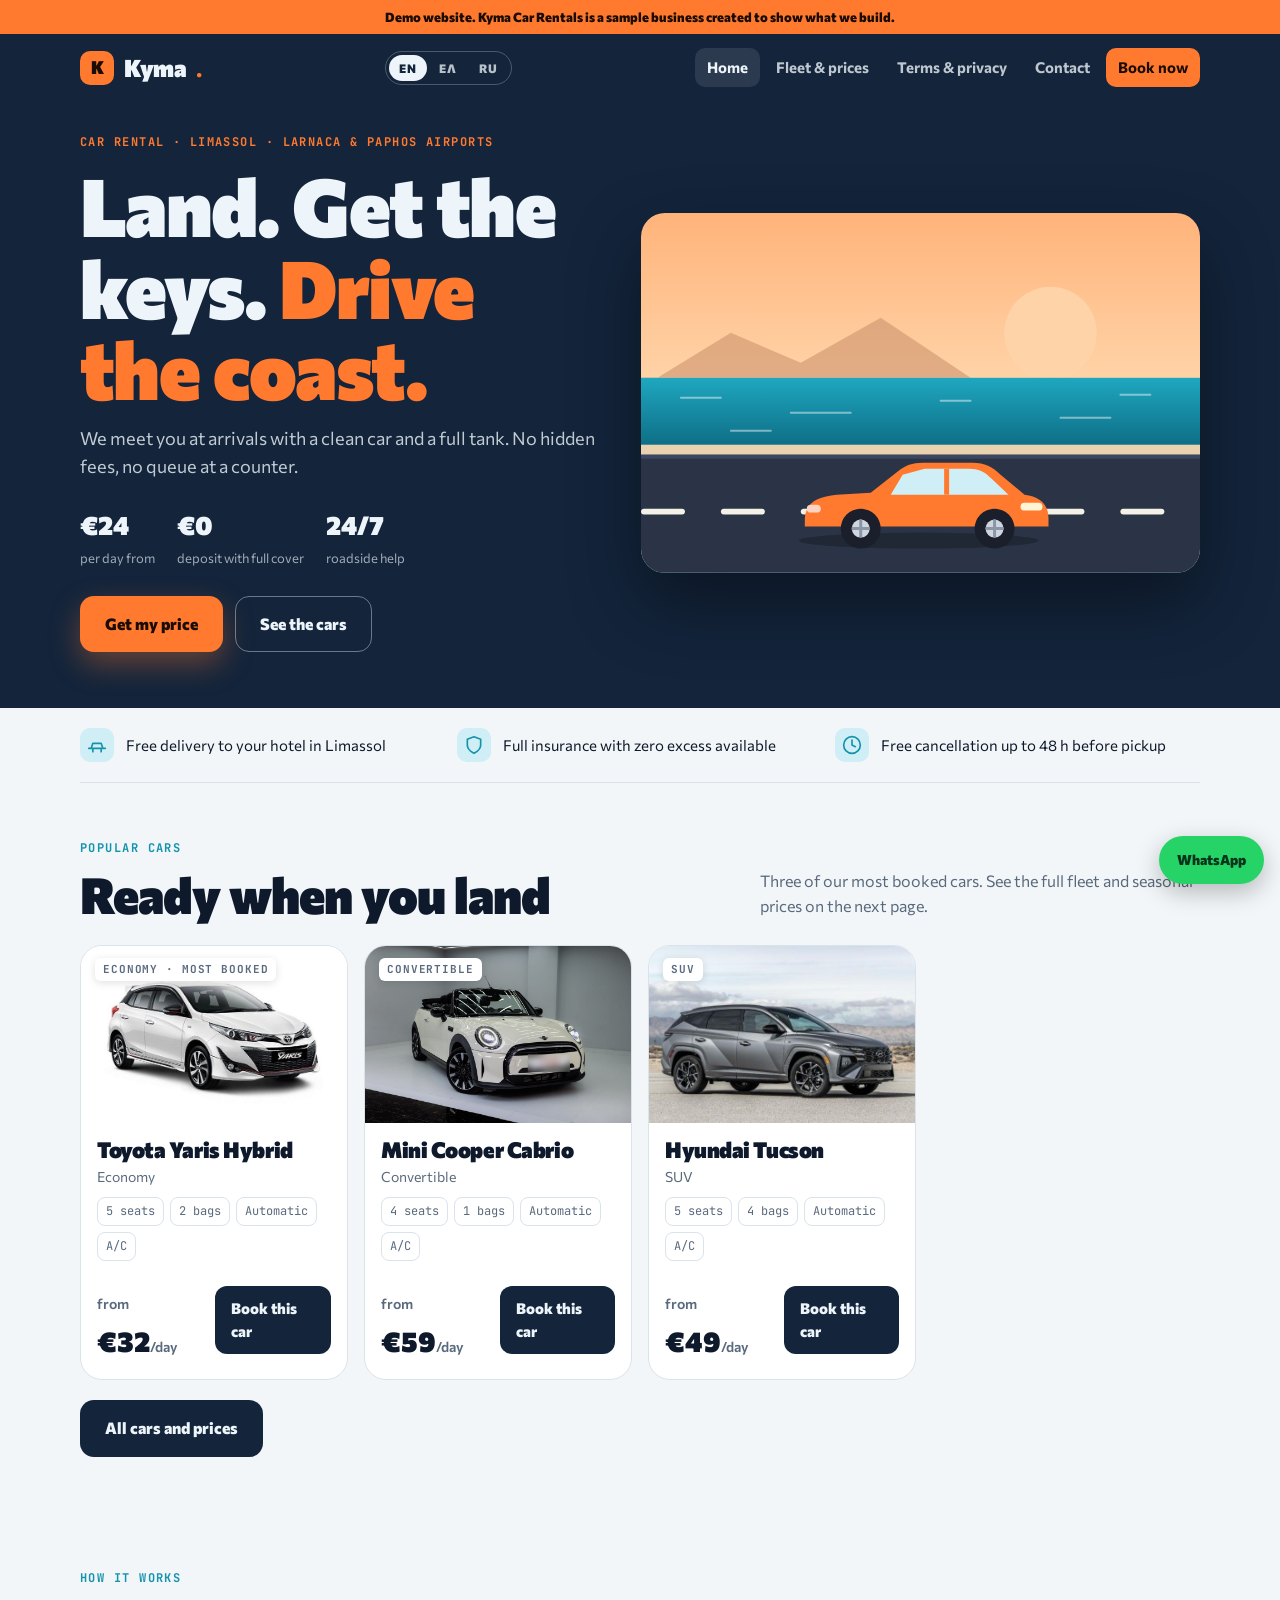
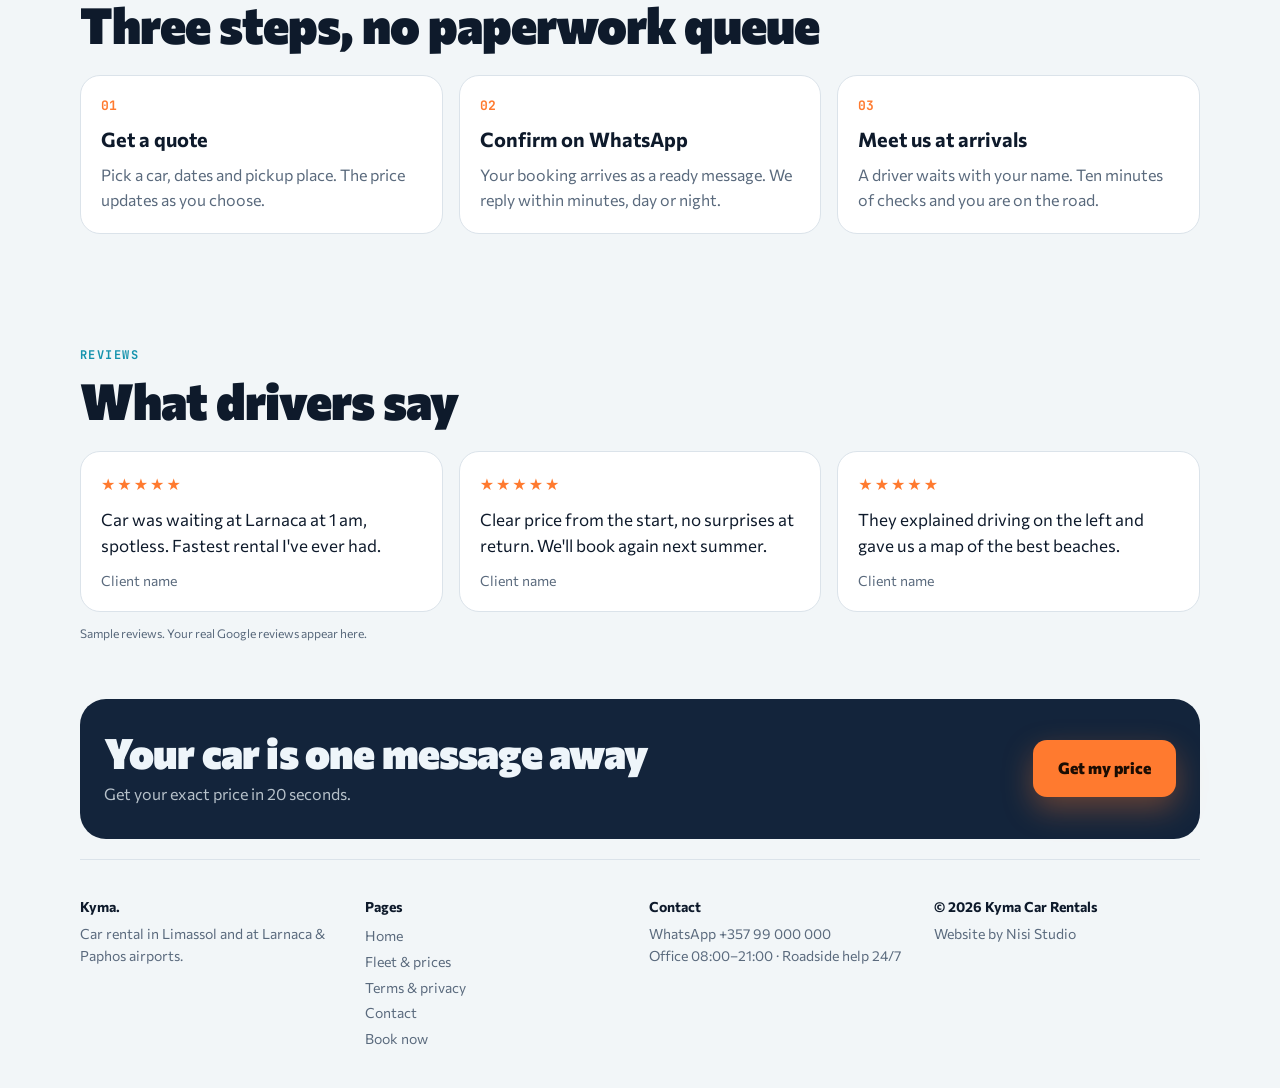
==== demos/cars/index.html @ 335d2a40 "Add files via upload" ====
<!doctype html>
<html lang="en">
<head>
<meta charset="utf-8">
<meta name="viewport" content="width=device-width, initial-scale=1, viewport-fit=cover">
<title>Kyma Car Rentals</title>
<meta name="description" content="Car rental in Limassol with meet-and-greet at Larnaca and Paphos airports. Instant price, book on WhatsApp.">
<link rel="preconnect" href="https://fonts.googleapis.com">
<link rel="preconnect" href="https://fonts.gstatic.com" crossorigin>
<link rel="stylesheet" href="https://fonts.googleapis.com/css2?family=Commissioner:wght@400;500;700;800;900&family=JetBrains+Mono:wght@500;700&display=swap">
<link rel="stylesheet" href="styles.css">
</head>
<body>

<div class="top">
<div class="wrap">
<div id="site-nav"></div>
<div class="hero">
  <div>
    <div class="eyebrow" data-i18n="eyebrow">Car rental · Limassol · Larnaca & Paphos airports</div>
    <h1 data-i18n="h1">Land. Get the keys. <span>Drive the coast.</span></h1>
    <p class="lead" data-i18n="lead">We meet you at arrivals with a clean car and a full tank.</p>
    <div class="badges">
      <div><b>€24</b><span data-i18n="b1">per day from</span></div>
      <div><b>€0</b><span data-i18n="b2">deposit with full cover</span></div>
      <div><b>24/7</b><span data-i18n="b3">roadside help</span></div>
    </div>
    <div class="ctas">
      <a class="btn btn-sun" href="booking.html" data-i18n="cta1">Get my price</a>
      <a class="btn btn-line" href="fleet.html" data-i18n="cta2">See the cars</a>
    </div>
  </div>
  <div class="scene" aria-hidden="true">
    <svg viewBox="0 0 560 360">
      <defs>
        <linearGradient id="sky" x1="0" y1="0" x2="0" y2="1"><stop offset="0" stop-color="#ffb37a"/><stop offset=".55" stop-color="#ffd9b0"/><stop offset="1" stop-color="#bfe9f1"/></linearGradient>
        <linearGradient id="sea" x1="0" y1="0" x2="0" y2="1"><stop offset="0" stop-color="#1fa7c0"/><stop offset="1" stop-color="#0d6c84"/></linearGradient>
      </defs>
      <rect width="560" height="360" fill="url(#sky)"/>
      <circle cx="410" cy="120" r="46" fill="#fff1d6"/>
      <circle cx="410" cy="120" r="46" fill="#ff9a50" opacity=".35"/>
      <path d="M0 175 L90 120 L160 150 L240 105 L330 165 L0 165Z" fill="#c98f6a" opacity=".55"/>
      <rect y="165" width="560" height="70" fill="url(#sea)"/>
      <g stroke="#ffffff" stroke-opacity=".45" stroke-width="2" stroke-linecap="round"><path d="M40 185h40M150 200h60M300 188h30M420 205h50M480 182h30M90 218h40"/></g>
      <rect y="232" width="560" height="10" fill="#e8d2b0"/>
      <rect y="242" width="560" height="118" fill="#2a3446"/>
      <rect y="242" width="560" height="4" fill="#3b4760"/>
      <g class="dash"><g fill="#f4f1e6"><rect x="0" y="296" width="44" height="6" rx="3"/><rect x="80" y="296" width="44" height="6" rx="3"/><rect x="160" y="296" width="44" height="6" rx="3"/><rect x="240" y="296" width="44" height="6" rx="3"/><rect x="320" y="296" width="44" height="6" rx="3"/><rect x="400" y="296" width="44" height="6" rx="3"/><rect x="480" y="296" width="44" height="6" rx="3"/><rect x="560" y="296" width="44" height="6" rx="3"/><rect x="640" y="296" width="44" height="6" rx="3"/></g></g>
      <g transform="translate(150 250)">
        <ellipse cx="128" cy="78" rx="120" ry="8" fill="#000" opacity=".25"/>
        <g class="bob">
          <path d="M14 58 C14 40 26 34 46 32 L80 30 L108 8 C114 3 122 0 132 0 L182 0 C194 0 202 4 210 12 L234 32 C250 34 258 42 258 56 L258 64 L14 64Z" fill="#ff7a2f"/>
          <path d="M112 12 L134 6 L178 6 C188 6 194 9 200 15 L218 32 L100 32Z" fill="#cfeef5"/>
          <path d="M156 6 L156 32" stroke="#ff7a2f" stroke-width="5"/>
          <rect x="230" y="40" width="22" height="8" rx="4" fill="#fff4d6"/>
          <rect x="16" y="42" width="14" height="8" rx="4" fill="#ffd3c2"/>
        </g>
        <circle cx="70" cy="66" r="20" fill="#1a1f2b"/><g class="spin"><circle cx="70" cy="66" r="9" fill="#cfd6df"/><path d="M70 57v18M61 66h18" stroke="#8b96a6" stroke-width="3"/></g>
        <circle cx="204" cy="66" r="20" fill="#1a1f2b"/><g class="spin"><circle cx="204" cy="66" r="9" fill="#cfd6df"/><path d="M204 57v18M195 66h18" stroke="#8b96a6" stroke-width="3"/></g>
      </g>
    </svg>
  </div>
</div>
</div>
</div>

<main class="wrap" data-page="home">
  <div class="strip">
    <div><svg viewBox="0 0 24 24" fill="none" stroke="currentColor" stroke-width="2" stroke-linecap="round" stroke-linejoin="round" aria-hidden="true"><path d="M2 16h20M5 16l2-6h10l2 6M7 20v-4M17 20v-4"/></svg><span data-i18n="u1"></span></div>
    <div><svg viewBox="0 0 24 24" fill="none" stroke="currentColor" stroke-width="2" stroke-linecap="round" stroke-linejoin="round" aria-hidden="true"><path d="M12 22s8-4 8-10V5l-8-3-8 3v7c0 6 8 10 8 10Z"/></svg><span data-i18n="u2"></span></div>
    <div><svg viewBox="0 0 24 24" fill="none" stroke="currentColor" stroke-width="2" stroke-linecap="round" stroke-linejoin="round" aria-hidden="true"><path d="M12 6v6l4 2"/><circle cx="12" cy="12" r="10"/></svg><span data-i18n="u3"></span></div>
  </div>

  <section>
    <div class="sec-head">
      <div><div class="kicker" data-i18n="k1"></div><h2 data-i18n="homeFleetH"></h2></div>
      <p data-i18n="homeFleetP"></p>
    </div>
    <div class="fleet" id="featured"></div>
    <p style="margin-top:20px"><a class="btn btn-dark" href="fleet.html" data-i18n="allCars"></a></p>
  </section>

  <section>
    <div class="sec-head"><div><div class="kicker" data-i18n="k2"></div><h2 data-i18n="howH"></h2></div></div>
    <div class="steps">
      <div><em>01</em><b data-i18n="s1t"></b><p data-i18n="s1p"></p></div>
      <div><em>02</em><b data-i18n="s2t"></b><p data-i18n="s2p"></p></div>
      <div><em>03</em><b data-i18n="s3t"></b><p data-i18n="s3p"></p></div>
    </div>
  </section>

  <section>
    <div class="sec-head"><div><div class="kicker" data-i18n="k3"></div><h2 data-i18n="revH"></h2></div></div>
    <div class="reviews">
      <blockquote><span class="stars">★★★★★</span><p data-i18n="r1"></p><cite>Client name</cite></blockquote>
      <blockquote><span class="stars">★★★★★</span><p data-i18n="r2"></p><cite>Client name</cite></blockquote>
      <blockquote><span class="stars">★★★★★</span><p data-i18n="r3"></p><cite>Client name</cite></blockquote>
    </div>
    <p class="sample" data-i18n="sample"></p>
  </section>

  <div class="cta-band">
    <div><h2 data-i18n="ctaH"></h2><p data-i18n="ctaP"></p></div>
    <a class="btn btn-sun" href="booking.html" data-i18n="cta1"></a>
  </div>

  <footer class="site" id="site-footer"></footer>
</main>
<script src="app.js"></script>
</body>
</html>
---- demos/cars/styles.css ----
/* Kyma Car Rentals — shared styles. Layout: dark asphalt header band on every page, coastal-road hero on home, light content below */
:root{
  --bg:#f2f6f8;
  --surface:#ffffff;
  --ink:#0e1a2b;
  --muted:#5a6a7d;
  --line:#dbe3ea;
  --asphalt:#13243b;
  --sea:#1593ad;
  --sun:#ff7a2f;
  --sky:#cfeef5;
  --on-dark:#eef5fa;
  --display:"Commissioner", "Segoe UI", system-ui, sans-serif;
  --mono:"JetBrains Mono", ui-monospace, Menlo, monospace;
  color-scheme:light;
}
@media (prefers-color-scheme: dark){
  :root:not([data-theme="light"]){
    --bg:#0a121e; --surface:#111d2d; --ink:#e8f0f7; --muted:#9db0c4; --line:#1f3047;
    --asphalt:#0c1828; --sea:#3fc0d8; --sun:#ff8f4f; --sky:#13283a; --on-dark:#eef5fa; color-scheme:dark;
  }
}
:root[data-theme="dark"]{
  --bg:#0a121e; --surface:#111d2d; --ink:#e8f0f7; --muted:#9db0c4; --line:#1f3047;
  --asphalt:#0c1828; --sea:#3fc0d8; --sun:#ff8f4f; --sky:#13283a; --on-dark:#eef5fa; color-scheme:dark;
}
*{box-sizing:border-box}
body{background:var(--bg);color:var(--ink);font-family:var(--display);font-size:16px;line-height:1.55;padding-inline:16px;padding-block:0;margin:0;overflow-x:hidden}
.wrap{max-width:1120px;margin-inline:auto}
h1,h2,h3{font-weight:900;line-height:1.02;margin:0;text-wrap:balance;letter-spacing:-.02em}
p{margin:0}
a{color:inherit}
button{font-family:inherit}
:focus-visible{outline:2px solid var(--sun);outline-offset:3px;border-radius:4px}

.demo-bar{margin-inline:-16px;padding:7px 16px;background:var(--sun);color:#1b0d03;font-size:13px;font-weight:800;text-align:center}

/* top band + nav */
.top{margin-inline:-16px;padding-inline:16px;background:var(--asphalt);color:var(--on-dark)}
.nav{display:flex;align-items:center;justify-content:space-between;gap:12px;padding-block:14px;flex-wrap:wrap}
.logo{display:flex;align-items:center;gap:10px;font-weight:900;font-size:24px;letter-spacing:-.02em;text-decoration:none;color:var(--on-dark)}
.logo i{width:34px;height:34px;border-radius:10px;background:var(--sun);display:grid;place-items:center;font-style:normal;color:#1b0d03;font-size:18px}
.logo b{color:var(--sun)}
.menu{display:flex;gap:4px;align-items:center;flex-wrap:wrap}
.menu a{text-decoration:none;color:rgba(238,245,250,.78);font-weight:700;font-size:15px;padding:8px 12px;border-radius:10px}
.menu a:hover{color:var(--on-dark);background:rgba(255,255,255,.06)}
.menu a[aria-current="page"]{color:var(--on-dark);background:rgba(255,255,255,.1)}
.menu a.book-link{background:var(--sun);color:#1b0d03}
.right{display:flex;gap:8px;align-items:center}
.langs{display:flex;gap:2px;border:1px solid rgba(238,245,250,.25);border-radius:999px;padding:3px}
.langs button{border:0;background:transparent;color:rgba(238,245,250,.75);font-weight:800;font-size:12px;letter-spacing:.08em;padding:6px 10px;border-radius:999px;cursor:pointer}
.langs button[aria-pressed="true"]{background:var(--on-dark);color:var(--asphalt)}
.burger{display:none;border:1px solid rgba(238,245,250,.25);background:transparent;color:var(--on-dark);border-radius:10px;width:42px;height:38px;font-size:18px;cursor:pointer}
@media (max-width:860px){
  .burger{display:inline-block}
  .menu{display:none;order:3;width:100%;flex-direction:column;align-items:stretch;padding-block:8px 4px}
  .menu.open{display:flex}
  .menu a{padding:12px}
}

/* page header (inner pages) */
.page-head{padding-block:18px 44px}
.crumb{font-family:var(--mono);font-size:12px;letter-spacing:.1em;text-transform:uppercase;color:var(--sun);font-weight:700}
.page-head h1{font-size:clamp(38px,7vw,64px);margin-top:10px}
.page-head p{color:rgba(238,245,250,.78);margin-top:12px;max-width:52ch;font-size:17px}

/* home hero */
.hero{display:grid;gap:28px;padding-block:20px 40px;align-items:center}
@media (min-width:900px){.hero{grid-template-columns:1fr 1.05fr;padding-block:32px 56px}}
.eyebrow{font-family:var(--mono);font-size:12px;letter-spacing:.12em;text-transform:uppercase;color:var(--sun);font-weight:700}
.hero h1{font-size:clamp(42px,8.6vw,80px);margin-top:12px}
.hero h1 span{color:var(--sun)}
.lead{color:rgba(238,245,250,.8);margin-top:16px;max-width:44ch;font-size:18px}
.badges{display:grid;grid-template-columns:repeat(3,auto);justify-content:start;gap:10px 22px;margin-top:24px}
@media (max-width:420px){.badges{grid-template-columns:1fr 1fr}}
.badges b{display:block;font-size:26px;font-weight:900;color:var(--on-dark);font-variant-numeric:tabular-nums}
.badges span{font-size:13px;color:rgba(238,245,250,.65)}
.ctas{display:flex;gap:12px;flex-wrap:wrap;margin-top:26px}
.btn{display:inline-flex;align-items:center;justify-content:center;gap:8px;padding:15px 24px;border-radius:14px;font-weight:800;font-size:16px;text-decoration:none;border:1px solid transparent;cursor:pointer}
.btn-sun{background:var(--sun);color:#1b0d03;box-shadow:0 12px 30px rgba(255,122,47,.35)}
.btn-line{border-color:rgba(238,245,250,.4);color:var(--on-dark);background:transparent}
.btn-dark{background:var(--asphalt);color:var(--on-dark)}
.btn-wa{background:#25d366;color:#08341b}
.scene{width:100%;max-width:100%;border-radius:24px;overflow:hidden;box-shadow:0 30px 70px rgba(0,0,0,.4);display:block}
.scene svg{display:block;width:100%;height:auto}
@media (prefers-reduced-motion:no-preference){
  .dash{animation:road 1.1s linear infinite}
  @keyframes road{to{transform:translateX(-80px)}}
  .bob{animation:bob 1.2s ease-in-out infinite}
  @keyframes bob{50%{transform:translateY(-2px)}}
  .spin{animation:spin .6s linear infinite;transform-box:fill-box;transform-origin:center}
  @keyframes spin{to{transform:rotate(-360deg)}}
}

.strip{display:grid;grid-template-columns:repeat(auto-fit,minmax(220px,1fr));gap:12px;padding-block:20px;border-bottom:1px solid var(--line)}
.strip div{display:flex;gap:12px;align-items:center;font-size:15px}
.strip svg{flex:none;width:34px;height:34px;padding:7px;border-radius:10px;background:var(--sky);color:var(--sea)}

section{padding-block:56px}
.sec-head{display:flex;flex-wrap:wrap;justify-content:space-between;align-items:end;gap:14px;margin-bottom:26px}
.sec-head h2{font-size:clamp(32px,5.6vw,50px)}
.sec-head p{color:var(--muted);max-width:44ch}
.kicker{font-family:var(--mono);font-size:12px;letter-spacing:.12em;text-transform:uppercase;color:var(--sea);font-weight:700;margin-bottom:10px}

/* fleet cards */
.fleet{display:grid;gap:16px;grid-template-columns:repeat(auto-fill,minmax(250px,1fr))}
.car{background:var(--surface);border:1px solid var(--line);border-radius:22px;overflow:hidden;display:flex;flex-direction:column}
.car .pic{background:linear-gradient(180deg,var(--sky),var(--bg));padding:18px 14px 6px;position:relative}
.car .pic svg{width:100%;height:auto;display:block}
.car .pic.photo{padding:0;background:#e9edf1}
.car .pic.photo img{display:block;width:100%;height:auto;aspect-ratio:3/2;object-fit:cover}
.car .pic.photo .cls{z-index:1;box-shadow:0 2px 8px rgba(0,0,0,.12)}
.car .cls{position:absolute;left:14px;top:12px;font-family:var(--mono);font-size:11px;font-weight:700;letter-spacing:.08em;text-transform:uppercase;background:var(--surface);color:var(--muted);padding:3px 8px;border-radius:6px}
.car .body{padding:16px;display:grid;gap:10px;flex:1;align-content:start}
.car h3{font-size:22px}
.car .alt{color:var(--muted);font-size:14px;margin-top:-6px}
.specs{display:flex;flex-wrap:wrap;gap:6px}
.specs span{font-family:var(--mono);font-size:12px;border:1px solid var(--line);border-radius:8px;padding:4px 8px;color:var(--muted)}
.car .foot{display:flex;justify-content:space-between;align-items:center;gap:10px;padding:0 16px 16px}
.rate{font-weight:900;font-size:28px;font-variant-numeric:tabular-nums}
.rate small{font-size:14px;font-weight:600;color:var(--muted)}
.pick{border:0;background:var(--asphalt);color:var(--on-dark);border-radius:12px;padding:11px 16px;font-weight:800;font-size:15px;cursor:pointer;text-decoration:none}

/* steps */
.steps{display:grid;gap:16px;grid-template-columns:repeat(auto-fit,minmax(230px,1fr))}
.steps div{background:var(--surface);border:1px solid var(--line);border-radius:20px;padding:20px;display:grid;gap:8px;align-content:start}
.steps em{font-style:normal;font-family:var(--mono);font-weight:700;color:var(--sun);font-size:13px}
.steps b{font-size:20px}
.steps p{color:var(--muted)}

/* reviews */
.reviews{display:grid;gap:16px;grid-template-columns:repeat(auto-fit,minmax(250px,1fr))}
.reviews blockquote{margin:0;background:var(--surface);border:1px solid var(--line);border-radius:20px;padding:20px;display:grid;gap:10px}
.reviews .stars{color:var(--sun);letter-spacing:2px}
.reviews p{font-size:17px}
.reviews cite{font-style:normal;color:var(--muted);font-size:14px}
.sample{font-size:12px;color:var(--muted);margin-top:12px}

/* cta band */
.cta-band{background:var(--asphalt);color:var(--on-dark);border-radius:26px;padding:32px 24px;display:flex;flex-wrap:wrap;justify-content:space-between;align-items:center;gap:20px}
.cta-band h2{font-size:clamp(28px,5vw,42px)}
.cta-band p{color:rgba(238,245,250,.75);margin-top:8px}

/* price table */
.table-wrap{overflow-x:auto;background:var(--surface);border:1px solid var(--line);border-radius:20px}
table{border-collapse:collapse;width:100%;min-width:560px;font-variant-numeric:tabular-nums}
th,td{padding:14px 16px;text-align:left;border-bottom:1px solid var(--line)}
th{font-family:var(--mono);font-size:12px;letter-spacing:.08em;text-transform:uppercase;color:var(--muted);font-weight:700}
td.num,th.num{text-align:right}
tr:last-child td{border-bottom:0}
td b{font-weight:800}
.note{font-size:14px;color:var(--muted);margin-top:12px}

/* booking */
.quote-wrap{margin-inline:-16px;padding-inline:16px;background:var(--asphalt);color:var(--on-dark)}
.quote{display:grid;gap:20px;padding-block:8px 56px}
@media (min-width:900px){.quote{grid-template-columns:1.2fr .8fr;align-items:start}}
.qform{display:grid;gap:14px;background:rgba(255,255,255,.04);border:1px solid rgba(255,255,255,.1);border-radius:22px;padding:22px}
.row{display:grid;gap:14px;grid-template-columns:1fr 1fr}
@media (max-width:460px){.row{grid-template-columns:1fr}}
.qform label{display:grid;gap:6px;font-size:12px;font-weight:800;letter-spacing:.08em;text-transform:uppercase;color:rgba(238,245,250,.7)}
.qform input,.qform select{font:600 16px var(--display);color:var(--on-dark);background:#0b1626;border:1px solid rgba(255,255,255,.14);border-radius:12px;padding:12px;width:100%;min-width:0;color-scheme:dark;text-transform:none;letter-spacing:0}
.extras{display:grid;gap:8px}
.extras label{display:flex;align-items:center;gap:10px;text-transform:none;letter-spacing:0;font-size:15px;font-weight:600;color:var(--on-dark);border:1px solid rgba(255,255,255,.12);border-radius:12px;padding:10px 12px;cursor:pointer}
.extras label span:first-of-type{flex:1}
.extras input{width:auto;accent-color:var(--sun)}
.extras small{font-family:var(--mono);color:rgba(238,245,250,.6)}
.season{font-family:var(--mono);font-size:12px;color:var(--sun)}
.receipt{background:var(--surface);color:var(--ink);border-radius:22px;padding:22px;display:grid;gap:10px;font-variant-numeric:tabular-nums}
.receipt h3{font-size:22px}
.receipt .car-name{color:var(--muted);font-size:14px;margin-top:-4px}
.receipt dl{display:grid;grid-template-columns:1fr auto;gap:6px 12px;margin:0;font-size:15px;border-top:1px dashed var(--line);padding-top:12px}
.receipt dd{margin:0;text-align:right;font-family:var(--mono);font-weight:700}
.receipt .total{display:flex;justify-content:space-between;align-items:baseline;border-top:2px solid var(--ink);padding-top:12px}
.receipt .total b{font-size:34px;font-weight:900}
.receipt .dep{font-size:13px;color:var(--muted)}
.receipt .btn{width:100%}

/* policies */
.policy{display:grid;gap:28px}
@media (min-width:900px){.policy{grid-template-columns:240px 1fr;align-items:start}}
.toc{display:grid;gap:4px;position:sticky;top:calc(16px + env(safe-area-inset-top,0px))}
.toc a{text-decoration:none;color:var(--muted);font-weight:700;padding:8px 12px;border-radius:10px;font-size:15px}
.toc a:hover{background:var(--surface);color:var(--ink)}
@media (max-width:899px){.toc{position:static;display:flex;flex-wrap:wrap;gap:6px}.toc a{border:1px solid var(--line)}}
.prose{display:grid;gap:14px;max-width:70ch}
.prose article{background:var(--surface);border:1px solid var(--line);border-radius:20px;padding:22px;display:grid;gap:10px;scroll-margin-top:20px}
.prose h2{font-size:26px}
.prose p,.prose li{color:var(--muted)}
.prose ul{margin:0;padding-left:20px;display:grid;gap:6px}
.prose .upd{font-family:var(--mono);font-size:12px;color:var(--muted)}

/* contact */
.contact{display:grid;gap:16px;grid-template-columns:repeat(auto-fit,minmax(250px,1fr))}
.office{background:var(--surface);border:1px solid var(--line);border-radius:20px;padding:20px;display:grid;gap:8px;align-content:start}
.office b{font-size:20px}
.office p{color:var(--muted)}
.office .tag{font-family:var(--mono);font-size:11px;font-weight:700;letter-spacing:.08em;text-transform:uppercase;color:var(--sea)}
.copyline{display:flex;gap:8px;align-items:center;flex-wrap:wrap;font-family:var(--mono);font-weight:700}
.copyline button{font:700 12px var(--display);border:1px solid var(--line);background:transparent;color:var(--ink);border-radius:999px;padding:5px 12px;cursor:pointer}
.faq{display:grid;gap:10px}
details{background:var(--surface);border:1px solid var(--line);border-radius:16px;padding:16px 18px}
summary{cursor:pointer;font-weight:800;font-size:17px;list-style:none;display:flex;justify-content:space-between;gap:12px}
summary::-webkit-details-marker{display:none}
summary::after{content:"+";font-weight:900;color:var(--sea)}
details[open] summary::after{content:"–"}
details p{color:var(--muted);margin-top:10px;max-width:70ch}

footer.site{margin-top:20px;padding-block:36px;border-top:1px solid var(--line);color:var(--muted);font-size:14px;display:grid;gap:18px;grid-template-columns:repeat(auto-fit,minmax(180px,1fr))}
footer.site b{color:var(--ink);display:block;margin-bottom:6px}
footer.site a{display:block;text-decoration:none;padding-block:2px}
footer.site a:hover{color:var(--ink)}
.fab{position:fixed;right:16px;bottom:calc(16px + env(safe-area-inset-bottom,0px));background:#25d366;color:#08341b;border-radius:999px;padding:13px 18px;font-weight:800;font-size:14px;text-decoration:none;box-shadow:0 8px 24px rgba(0,0,0,.25);z-index:5}
@media (prefers-reduced-motion:no-preference){.btn,.car{transition:transform .18s}.btn:hover{transform:translateY(-2px)}.car:hover{transform:translateY(-3px)}}
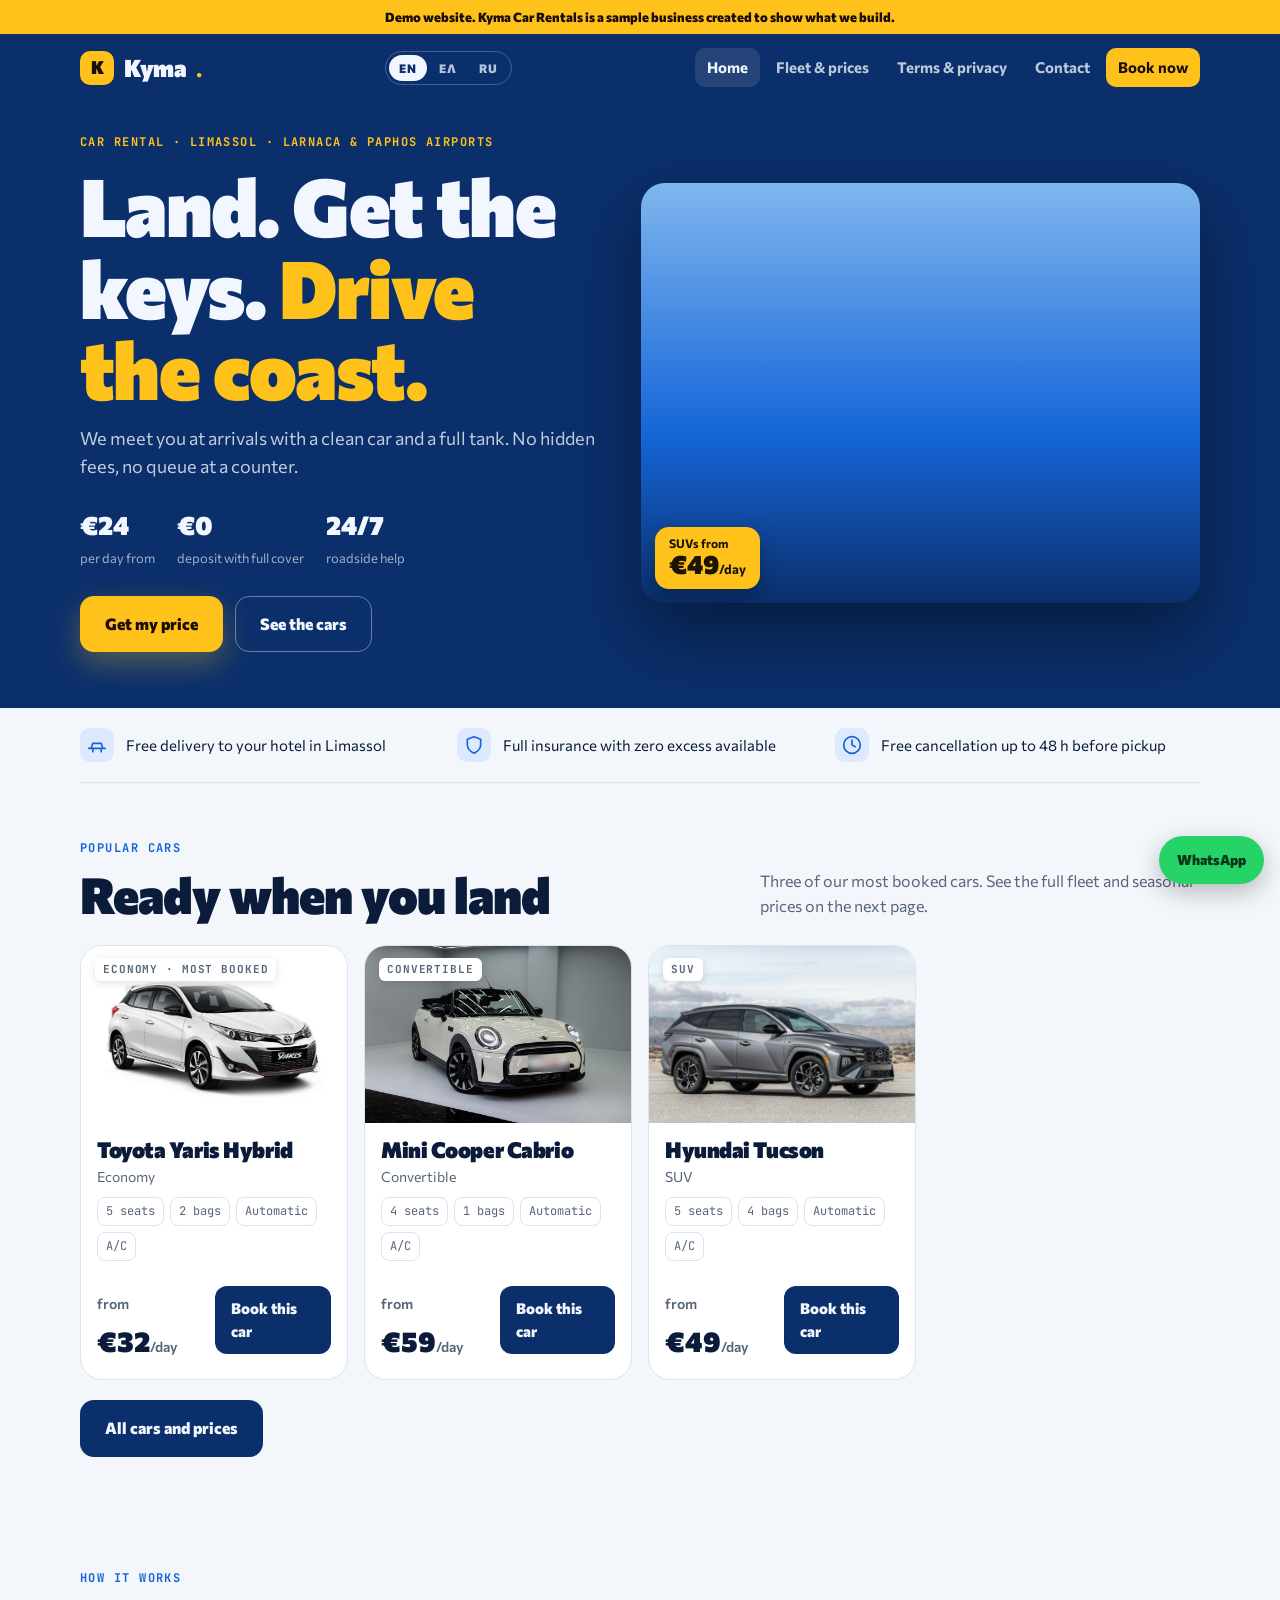
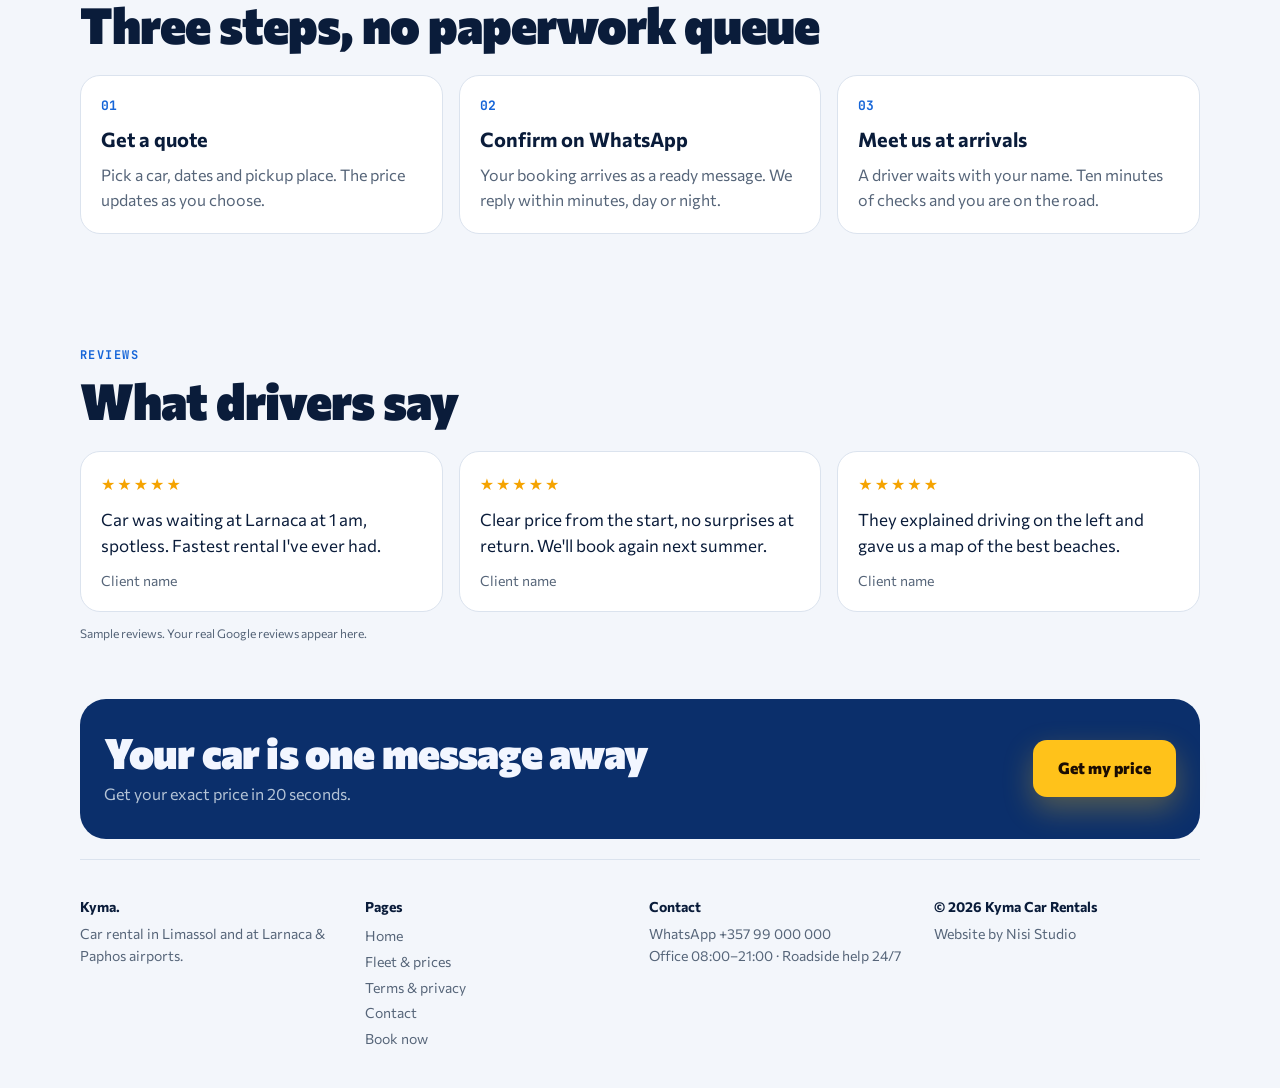
==== commit b9e203ed: "Car rental demo: real hero photo and blue/yellow palette Co-Authored-By: Claude Opus 5.5 <noreply@an" ====
--- a/demos/cars/index.html
+++ b/demos/cars/index.html
@@ -30,35 +30,9 @@
       <a class="btn btn-line" href="fleet.html" data-i18n="cta2">See the cars</a>
     </div>
   </div>
-  <div class="scene" aria-hidden="true">
-    <svg viewBox="0 0 560 360">
-      <defs>
-        <linearGradient id="sky" x1="0" y1="0" x2="0" y2="1"><stop offset="0" stop-color="#ffb37a"/><stop offset=".55" stop-color="#ffd9b0"/><stop offset="1" stop-color="#bfe9f1"/></linearGradient>
-        <linearGradient id="sea" x1="0" y1="0" x2="0" y2="1"><stop offset="0" stop-color="#1fa7c0"/><stop offset="1" stop-color="#0d6c84"/></linearGradient>
-      </defs>
-      <rect width="560" height="360" fill="url(#sky)"/>
-      <circle cx="410" cy="120" r="46" fill="#fff1d6"/>
-      <circle cx="410" cy="120" r="46" fill="#ff9a50" opacity=".35"/>
-      <path d="M0 175 L90 120 L160 150 L240 105 L330 165 L0 165Z" fill="#c98f6a" opacity=".55"/>
-      <rect y="165" width="560" height="70" fill="url(#sea)"/>
-      <g stroke="#ffffff" stroke-opacity=".45" stroke-width="2" stroke-linecap="round"><path d="M40 185h40M150 200h60M300 188h30M420 205h50M480 182h30M90 218h40"/></g>
-      <rect y="232" width="560" height="10" fill="#e8d2b0"/>
-      <rect y="242" width="560" height="118" fill="#2a3446"/>
-      <rect y="242" width="560" height="4" fill="#3b4760"/>
-      <g class="dash"><g fill="#f4f1e6"><rect x="0" y="296" width="44" height="6" rx="3"/><rect x="80" y="296" width="44" height="6" rx="3"/><rect x="160" y="296" width="44" height="6" rx="3"/><rect x="240" y="296" width="44" height="6" rx="3"/><rect x="320" y="296" width="44" height="6" rx="3"/><rect x="400" y="296" width="44" height="6" rx="3"/><rect x="480" y="296" width="44" height="6" rx="3"/><rect x="560" y="296" width="44" height="6" rx="3"/><rect x="640" y="296" width="44" height="6" rx="3"/></g></g>
-      <g transform="translate(150 250)">
-        <ellipse cx="128" cy="78" rx="120" ry="8" fill="#000" opacity=".25"/>
-        <g class="bob">
-          <path d="M14 58 C14 40 26 34 46 32 L80 30 L108 8 C114 3 122 0 132 0 L182 0 C194 0 202 4 210 12 L234 32 C250 34 258 42 258 56 L258 64 L14 64Z" fill="#ff7a2f"/>
-          <path d="M112 12 L134 6 L178 6 C188 6 194 9 200 15 L218 32 L100 32Z" fill="#cfeef5"/>
-          <path d="M156 6 L156 32" stroke="#ff7a2f" stroke-width="5"/>
-          <rect x="230" y="40" width="22" height="8" rx="4" fill="#fff4d6"/>
-          <rect x="16" y="42" width="14" height="8" rx="4" fill="#ffd3c2"/>
-        </g>
-        <circle cx="70" cy="66" r="20" fill="#1a1f2b"/><g class="spin"><circle cx="70" cy="66" r="9" fill="#cfd6df"/><path d="M70 57v18M61 66h18" stroke="#8b96a6" stroke-width="3"/></g>
-        <circle cx="204" cy="66" r="20" fill="#1a1f2b"/><g class="spin"><circle cx="204" cy="66" r="9" fill="#cfd6df"/><path d="M204 57v18M195 66h18" stroke="#8b96a6" stroke-width="3"/></g>
-      </g>
-    </svg>
+  <div class="scene">
+    <img src="https://images.unsplash.com/photo-1768363341895-74756d1fc99d?auto=format&fit=crop&w=1200&h=900&q=72" alt="SUV parked by the sea" width="1200" height="900" onerror="this.remove()">
+    <div class="scene-tag"><span data-i18n="tagL">SUVs from</span><b>€49<small data-i18n="day">/day</small></b></div>
   </div>
 </div>
 </div>
--- a/demos/cars/styles.css
+++ b/demos/cars/styles.css
@@ -1,28 +1,28 @@
-/* Kyma Car Rentals — shared styles. Layout: dark asphalt header band on every page, coastal-road hero on home, light content below */
+/* Kyma Car Rentals — shared styles. Layout: deep blue header band with road-marking yellow accents on every page, real coastal photo in the home hero, light content below */
 :root{
-  --bg:#f2f6f8;
+  --bg:#f3f6fb;
   --surface:#ffffff;
-  --ink:#0e1a2b;
-  --muted:#5a6a7d;
-  --line:#dbe3ea;
-  --asphalt:#13243b;
-  --sea:#1593ad;
-  --sun:#ff7a2f;
-  --sky:#cfeef5;
-  --on-dark:#eef5fa;
+  --ink:#0a1c3a;
+  --muted:#566579;
+  --line:#dbe3ee;
+  --asphalt:#0b2f6b;
+  --sea:#1565d8;
+  --sun:#ffc21a;
+  --sky:#dce9ff;
+  --on-dark:#f2f6ff;
   --display:"Commissioner", "Segoe UI", system-ui, sans-serif;
   --mono:"JetBrains Mono", ui-monospace, Menlo, monospace;
   color-scheme:light;
 }
 @media (prefers-color-scheme: dark){
   :root:not([data-theme="light"]){
-    --bg:#0a121e; --surface:#111d2d; --ink:#e8f0f7; --muted:#9db0c4; --line:#1f3047;
-    --asphalt:#0c1828; --sea:#3fc0d8; --sun:#ff8f4f; --sky:#13283a; --on-dark:#eef5fa; color-scheme:dark;
+    --bg:#07111f; --surface:#0e1b30; --ink:#e9f0fb; --muted:#9fb0c8; --line:#1d2f4b;
+    --asphalt:#082050; --sea:#6aa6ff; --sun:#ffcf40; --sky:#102848; --on-dark:#f2f6ff; color-scheme:dark;
   }
 }
 :root[data-theme="dark"]{
-  --bg:#0a121e; --surface:#111d2d; --ink:#e8f0f7; --muted:#9db0c4; --line:#1f3047;
-  --asphalt:#0c1828; --sea:#3fc0d8; --sun:#ff8f4f; --sky:#13283a; --on-dark:#eef5fa; color-scheme:dark;
+  --bg:#07111f; --surface:#0e1b30; --ink:#e9f0fb; --muted:#9fb0c8; --line:#1d2f4b;
+  --asphalt:#082050; --sea:#6aa6ff; --sun:#ffcf40; --sky:#102848; --on-dark:#f2f6ff; color-scheme:dark;
 }
 *{box-sizing:border-box}
 body{background:var(--bg);color:var(--ink);font-family:var(--display);font-size:16px;line-height:1.55;padding-inline:16px;padding-block:0;margin:0;overflow-x:hidden}
@@ -77,12 +77,16 @@
 .badges span{font-size:13px;color:rgba(238,245,250,.65)}
 .ctas{display:flex;gap:12px;flex-wrap:wrap;margin-top:26px}
 .btn{display:inline-flex;align-items:center;justify-content:center;gap:8px;padding:15px 24px;border-radius:14px;font-weight:800;font-size:16px;text-decoration:none;border:1px solid transparent;cursor:pointer}
-.btn-sun{background:var(--sun);color:#1b0d03;box-shadow:0 12px 30px rgba(255,122,47,.35)}
+.btn-sun{background:var(--sun);color:#1b0d03;box-shadow:0 12px 30px rgba(255,194,26,.3)}
 .btn-line{border-color:rgba(238,245,250,.4);color:var(--on-dark);background:transparent}
 .btn-dark{background:var(--asphalt);color:var(--on-dark)}
 .btn-wa{background:#25d366;color:#08341b}
-.scene{width:100%;max-width:100%;border-radius:24px;overflow:hidden;box-shadow:0 30px 70px rgba(0,0,0,.4);display:block}
-.scene svg{display:block;width:100%;height:auto}
+.scene{position:relative;width:100%;max-width:100%;aspect-ratio:4/3;border-radius:24px;overflow:hidden;box-shadow:0 30px 70px rgba(0,0,0,.4);background:linear-gradient(180deg,#7fb6ee,#1565d8 60%,#0b2f6b)}
+.scene img{display:block;width:100%;height:100%;object-fit:cover}
+.scene-tag{position:absolute;left:14px;bottom:14px;background:var(--sun);color:#1b1400;border-radius:14px;padding:10px 14px;line-height:1.1;box-shadow:0 10px 24px rgba(0,0,0,.25)}
+.scene-tag span{display:block;font-size:12px;font-weight:700}
+.scene-tag b{font-size:26px;font-weight:900}
+.scene-tag small{font-size:13px;font-weight:700}
 @media (prefers-reduced-motion:no-preference){
   .dash{animation:road 1.1s linear infinite}
   @keyframes road{to{transform:translateX(-80px)}}
@@ -124,14 +128,14 @@
 /* steps */
 .steps{display:grid;gap:16px;grid-template-columns:repeat(auto-fit,minmax(230px,1fr))}
 .steps div{background:var(--surface);border:1px solid var(--line);border-radius:20px;padding:20px;display:grid;gap:8px;align-content:start}
-.steps em{font-style:normal;font-family:var(--mono);font-weight:700;color:var(--sun);font-size:13px}
+.steps em{font-style:normal;font-family:var(--mono);font-weight:700;color:var(--sea);font-size:13px}
 .steps b{font-size:20px}
 .steps p{color:var(--muted)}
 
 /* reviews */
 .reviews{display:grid;gap:16px;grid-template-columns:repeat(auto-fit,minmax(250px,1fr))}
 .reviews blockquote{margin:0;background:var(--surface);border:1px solid var(--line);border-radius:20px;padding:20px;display:grid;gap:10px}
-.reviews .stars{color:var(--sun);letter-spacing:2px}
+.reviews .stars{color:#f5a300;letter-spacing:2px}
 .reviews p{font-size:17px}
 .reviews cite{font-style:normal;color:var(--muted);font-size:14px}
 .sample{font-size:12px;color:var(--muted);margin-top:12px}
@@ -159,7 +163,7 @@
 .row{display:grid;gap:14px;grid-template-columns:1fr 1fr}
 @media (max-width:460px){.row{grid-template-columns:1fr}}
 .qform label{display:grid;gap:6px;font-size:12px;font-weight:800;letter-spacing:.08em;text-transform:uppercase;color:rgba(238,245,250,.7)}
-.qform input,.qform select{font:600 16px var(--display);color:var(--on-dark);background:#0b1626;border:1px solid rgba(255,255,255,.14);border-radius:12px;padding:12px;width:100%;min-width:0;color-scheme:dark;text-transform:none;letter-spacing:0}
+.qform input,.qform select{font:600 16px var(--display);color:var(--on-dark);background:#071f4a;border:1px solid rgba(255,255,255,.18);border-radius:12px;padding:12px;width:100%;min-width:0;color-scheme:dark;text-transform:none;letter-spacing:0}
 .extras{display:grid;gap:8px}
 .extras label{display:flex;align-items:center;gap:10px;text-transform:none;letter-spacing:0;font-size:15px;font-weight:600;color:var(--on-dark);border:1px solid rgba(255,255,255,.12);border-radius:12px;padding:10px 12px;cursor:pointer}
 .extras label span:first-of-type{flex:1}
